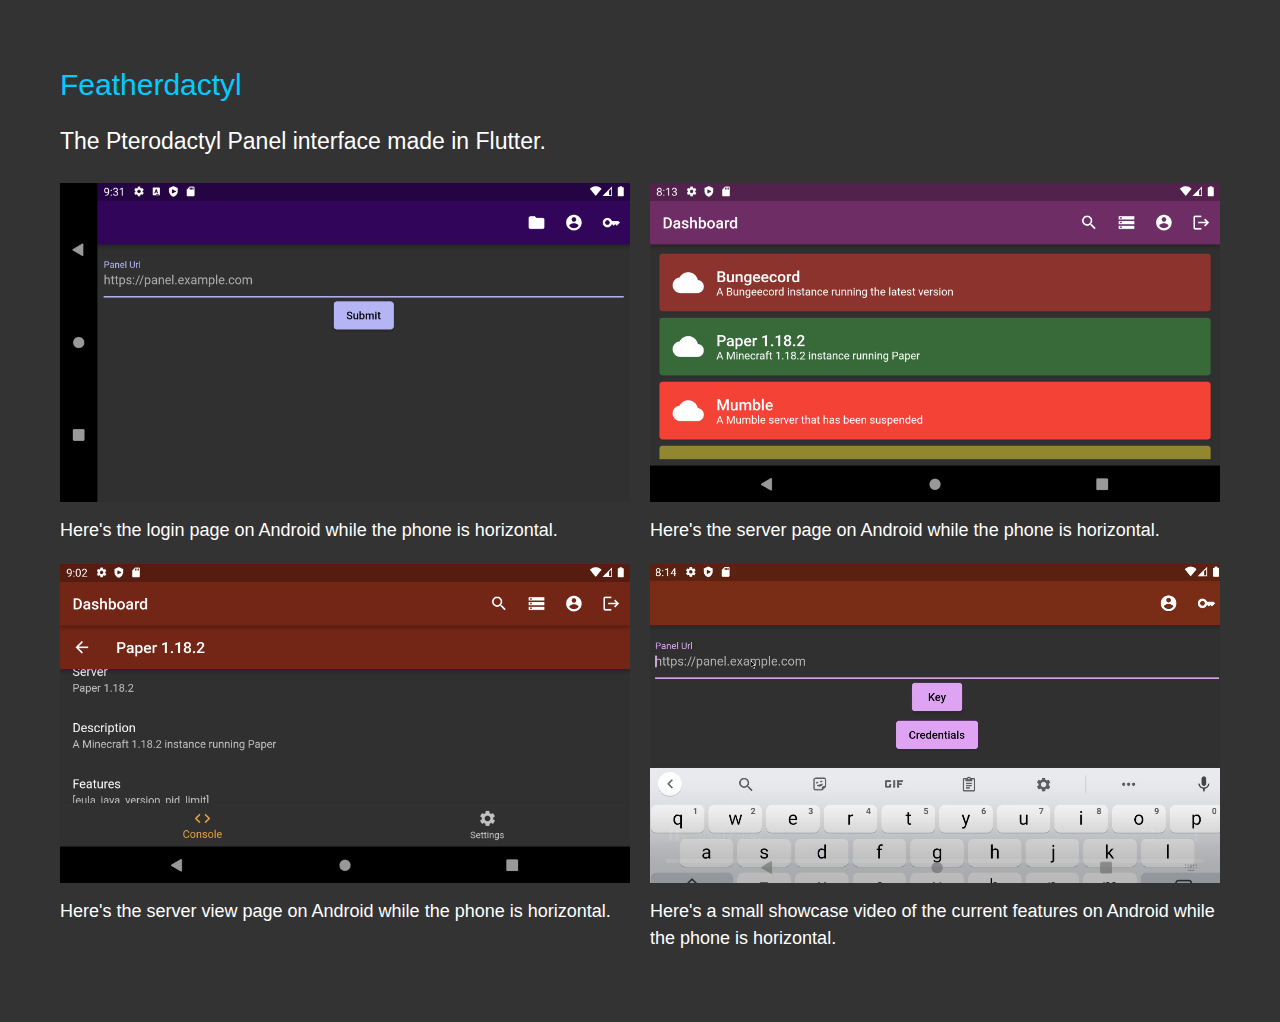
==== index.html @ c03fa482 "Merge pull request #1 from yesBad/main" ====
<!DOCTYPE html>
<html lang="en">

<head>
	<meta charset="UTF-8">
	<meta http-equiv="X-UA-Compatible" content="IE=edge">
	<meta name="viewport" content="width=device-width, initial-scale=1.0">
	<title>Featherdactyl</title>
	<link rel="stylesheet" href="css/style.css">
	<script src='https://storage.ko-fi.com/cdn/scripts/overlay-widget.js'></script>
</head>

<body>
	<div class="wrapper">
		<div class="items">
			<div class="itemscontainer">
				<h1 class="itemstitle"><a href="https://featherdactyl.com">Featherdactyl</a></h1>
				<h2 class="itemstitle">The Pterodactyl Panel interface made in Flutter.</h2>
				<script>
					kofiWidgetOverlay.draw('tekexplorer', {
					  'type': 'floating-chat',
					  'floating-chat.donateButton.text': 'Support me',
					  'floating-chat.donateButton.background-color': '#00b9fe',
					  'floating-chat.donateButton.text-color': '#fff'
					});
				</script>
				<div class="itemsbody">

					<div class="item">
						<div class="itembad">
							<img src="./assets/login.png" class="imgitem">
						</div>
						<div class="itemtext">Here's the login page on Android while the phone is horizontal.</div>
					</div>
					<div class="item">
						<div class="itembad">
							<img src="./assets/serverlist.png" class="imgitem">
						</div>
						<div class="itemtext">Here's the server page on Android while the phone is horizontal.</div>
					</div>
					<div class="item">
						<div class="itembad">
							<img src="./assets/serverview.png" class="imgitem">
						</div>
						<div class="itemtext">Here's the server view page on Android while the phone is horizontal.</div>
					</div>
					<div class="item">
						<div class="itembad">
							<video autoplay loop muted class="videoitem" controls>
							<source src="./assets/showcase.mp4" type="video/mp4">
							</video>
						</div>
						<div class="itemtext">Here's a small showcase video of the current features on Android while the phone is horizontal.</div>
					</div>

				</div>
			</div>
		</div>
	</div>
</body>

</html>
---- css/style.css ----
*,
*::before,
*::after {
	padding: 0;
	margin: 0;
	border: 0;
	box-sizing: border-box;
}
a {
	text-decoration: none;
	color: rgb(0, 204, 255)
}
a:hover {
	color:rgb(0, 165, 206)
}
ul,
ol,
li {
	list-style: none;
}
img {
	vertical-align: top;
}
h1,
h2,
h3,
h4,
h5,
h6 {
	font-weight: inherit;
	font-size: inherit;
}
html,
body {
	height: 100%;
	line-height: 1;
	font-size: 14px;
	background-color: rgb(51, 51, 51);
	color: rgb(255, 255, 255);
	font-family: Arial, "Helvetica Neue", Helvetica, sans-serif;
}
h1 {
	font-size: 30px;
	margin: 0px 0px 30px 0px;
}
h2 {
	font-size: 23px;
	margin: 0px 0px 30px 0px;
}
.wrapper {
	min-height: 100vh;
	display: flex;
	flex-direction: column;	 
}
.items {
	padding: 50px 0;
}
.itemscontainer {
	max-width: 1200px;
	margin: 0 auto;
	padding: 20px;
}
.itemsbody {
	display: grid;
	grid-template-columns: repeat(auto-fit, minmax(400px, 1fr));
	gap: 20px;
}
.itembad {
	position: relative;
	margin: 0 0 15px 0;
	/*aspect-ratio: 16 / 9;*/
	padding: 0px 0px 56% 0px;
}
.itembad video {
	position: absolute;
	top: 0;
	left: 0;
	width: 100%;
	height: 100%;
	object-fit: cover;
}
.itembad img {
	position: absolute;
	top: 0;
	left: 0;
	width: 100%;
	height: 100%;
	object-fit: cover;
}
.itemtext {
	font-size: 18px;
	line-height: 150%;
}
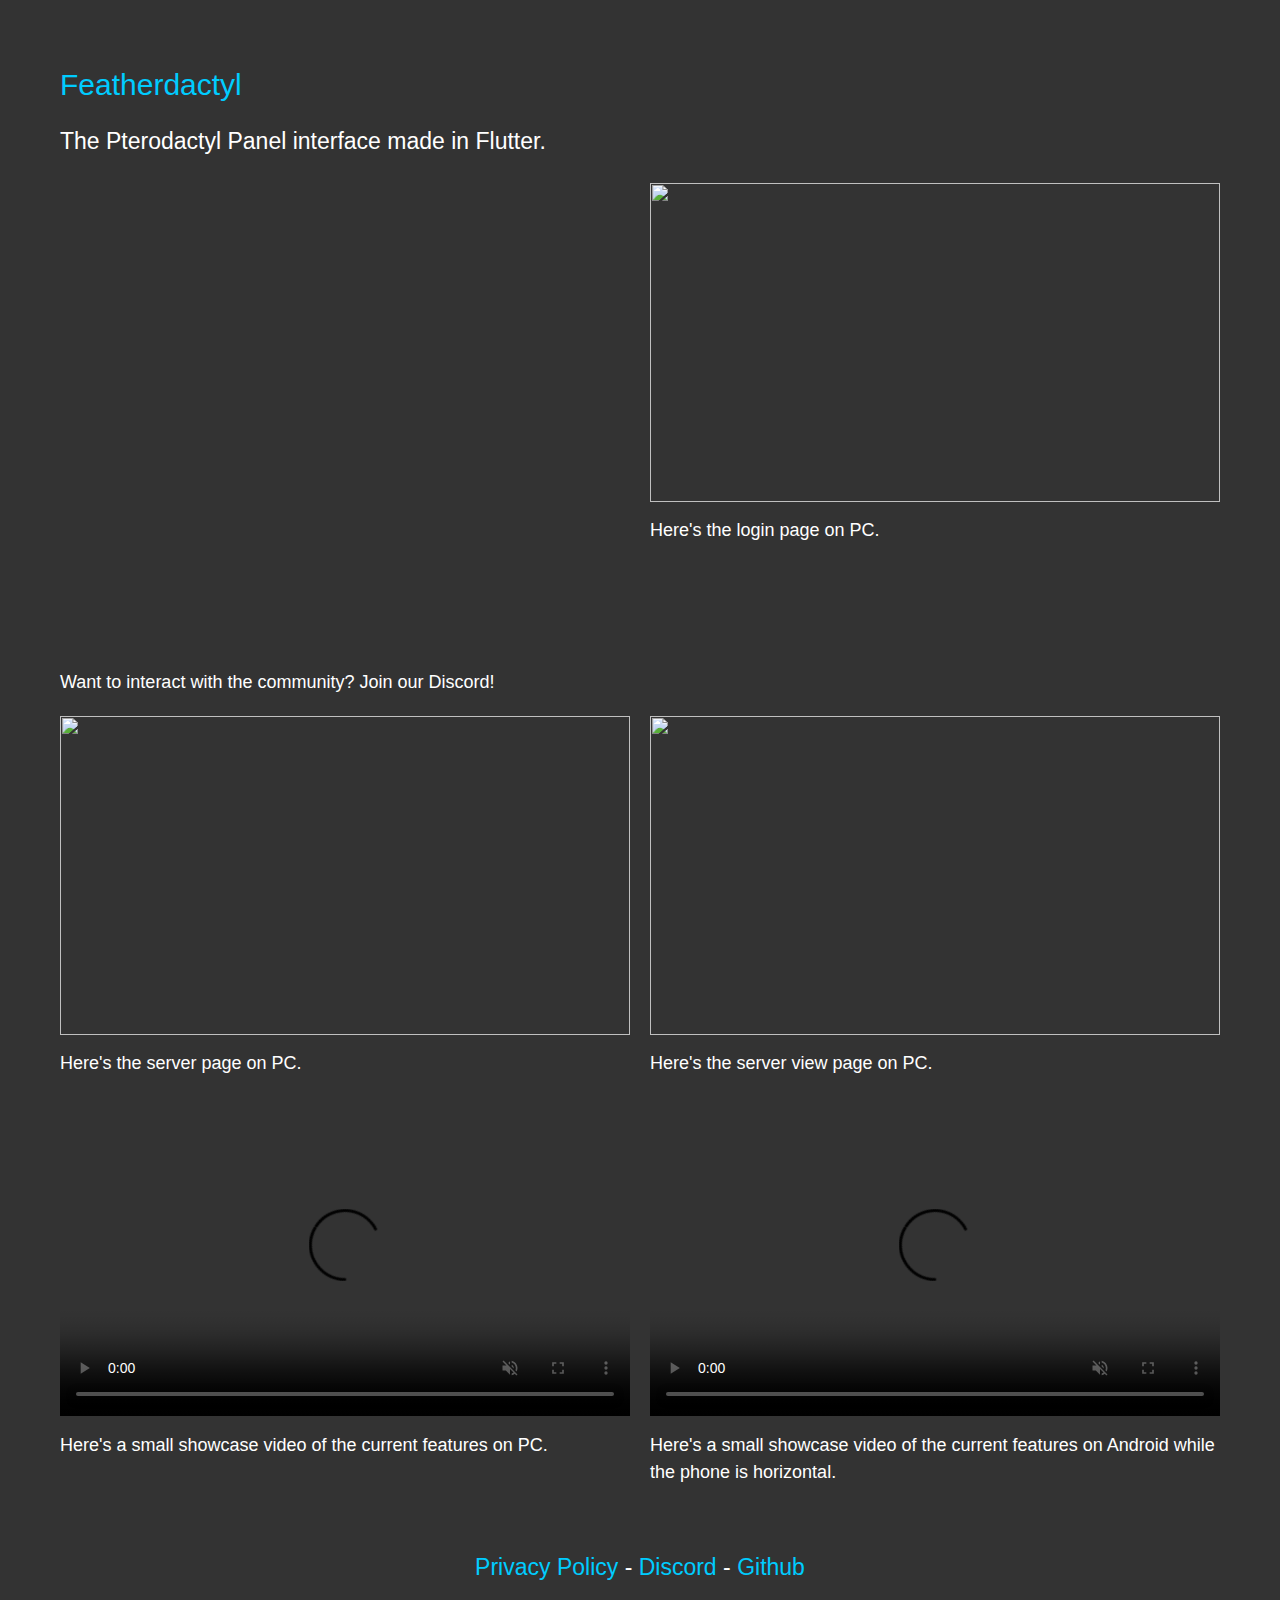
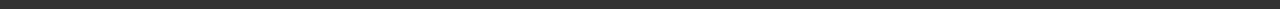
==== commit 4f3d8f96: "Merge pull request #13 from yesBad/main" ====
--- a/index.html
+++ b/index.html
@@ -4,6 +4,11 @@
 <head>
 	<meta charset="UTF-8">
 	<meta http-equiv="X-UA-Compatible" content="IE=edge">
+	<meta name="theme-color" content="#ffffff">
+	<meta name="description" content="Pterodactyl UI made with Flutter">
+	<meta property="og:url" content="https://featherdactyl.com/">
+	<meta name="author" content="Bad">
+	<link rel="shortcut icon" href="./assets/favicon.png">
 	<meta name="viewport" content="width=device-width, initial-scale=1.0">
 	<title>Featherdactyl</title>
 	<link rel="stylesheet" href="css/style.css">
@@ -18,44 +23,60 @@
 				<h2 class="itemstitle">The Pterodactyl Panel interface made in Flutter.</h2>
 				<script>
 					kofiWidgetOverlay.draw('tekexplorer', {
-					  'type': 'floating-chat',
-					  'floating-chat.donateButton.text': 'Support me',
-					  'floating-chat.donateButton.background-color': '#00b9fe',
-					  'floating-chat.donateButton.text-color': '#fff'
+						'type': 'floating-chat',
+						'floating-chat.donateButton.text': 'Support me',
+						'floating-chat.donateButton.background-color': '#00b9fe',
+						'floating-chat.donateButton.text-color': '#fff'
 					});
 				</script>
 				<div class="itemsbody">
-
 					<div class="item">
 						<div class="itembad">
-							<img src="./assets/login.png" class="imgitem">
+							<iframe src="https://canary.discord.com/widget?id=963858675313807360&theme=dark"
+								allowtransparency="true" frameborder="0"
+								sandbox="allow-popups allow-popups-to-escape-sandbox allow-same-origin allow-scripts"></iframe>
 						</div>
-						<div class="itemtext">Here's the login page on Android while the phone is horizontal.</div>
+						<div class="itemtext">Want to interact with the community? Join our Discord!</div>
 					</div>
 					<div class="item">
 						<div class="itembad">
-							<img src="./assets/serverlist.png" class="imgitem">
+							<img src="./assets/pclogin.png" class="imgitem">
 						</div>
-						<div class="itemtext">Here's the server page on Android while the phone is horizontal.</div>
+						<div class="itemtext">Here's the login page on PC.</div>
 					</div>
 					<div class="item">
 						<div class="itembad">
-							<img src="./assets/serverview.png" class="imgitem">
+							<img src="./assets/pcservers.png" class="imgitem">
 						</div>
-						<div class="itemtext">Here's the server view page on Android while the phone is horizontal.</div>
+						<div class="itemtext">Here's the server page on PC.</div>
+					</div>
+					<div class="item">
+						<div class="itembad">
+							<img src="./assets/pcserverview.png" class="imgitem">
+						</div>
+						<div class="itemtext">Here's the server view page on PC.</div>
 					</div>
 					<div class="item">
 						<div class="itembad">
 							<video autoplay loop muted class="videoitem" controls>
-							<source src="./assets/showcase.mp4" type="video/mp4">
+								<source src="./assets/pc.mp4" type="video/mp4">
 							</video>
 						</div>
-						<div class="itemtext">Here's a small showcase video of the current features on Android while the phone is horizontal.</div>
+						<div class="itemtext">Here's a small showcase video of the current features on PC.</div>
 					</div>
-
+					<div class="item">
+						<div class="itembad">
+							<video autoplay loop muted class="videoitem" controls>
+								<source src="./assets/mobile.mp4" type="video/mp4">
+							</video>
+						</div>
+						<div class="itemtext">Here's a small showcase video of the current features on Android while the
+							phone is horizontal.</div>
+					</div>
 				</div>
 			</div>
 		</div>
+		<center><h2 class="itemstitle"><a href="./privacy.html">Privacy Policy</a> - <a href="https://discord.gg/6D3Z3hGGHg">Discord</a> - <a href="https://github.com/TekExplorer/featherdactyl.com">Github</a></h2></center>
 	</div>
 </body>
 
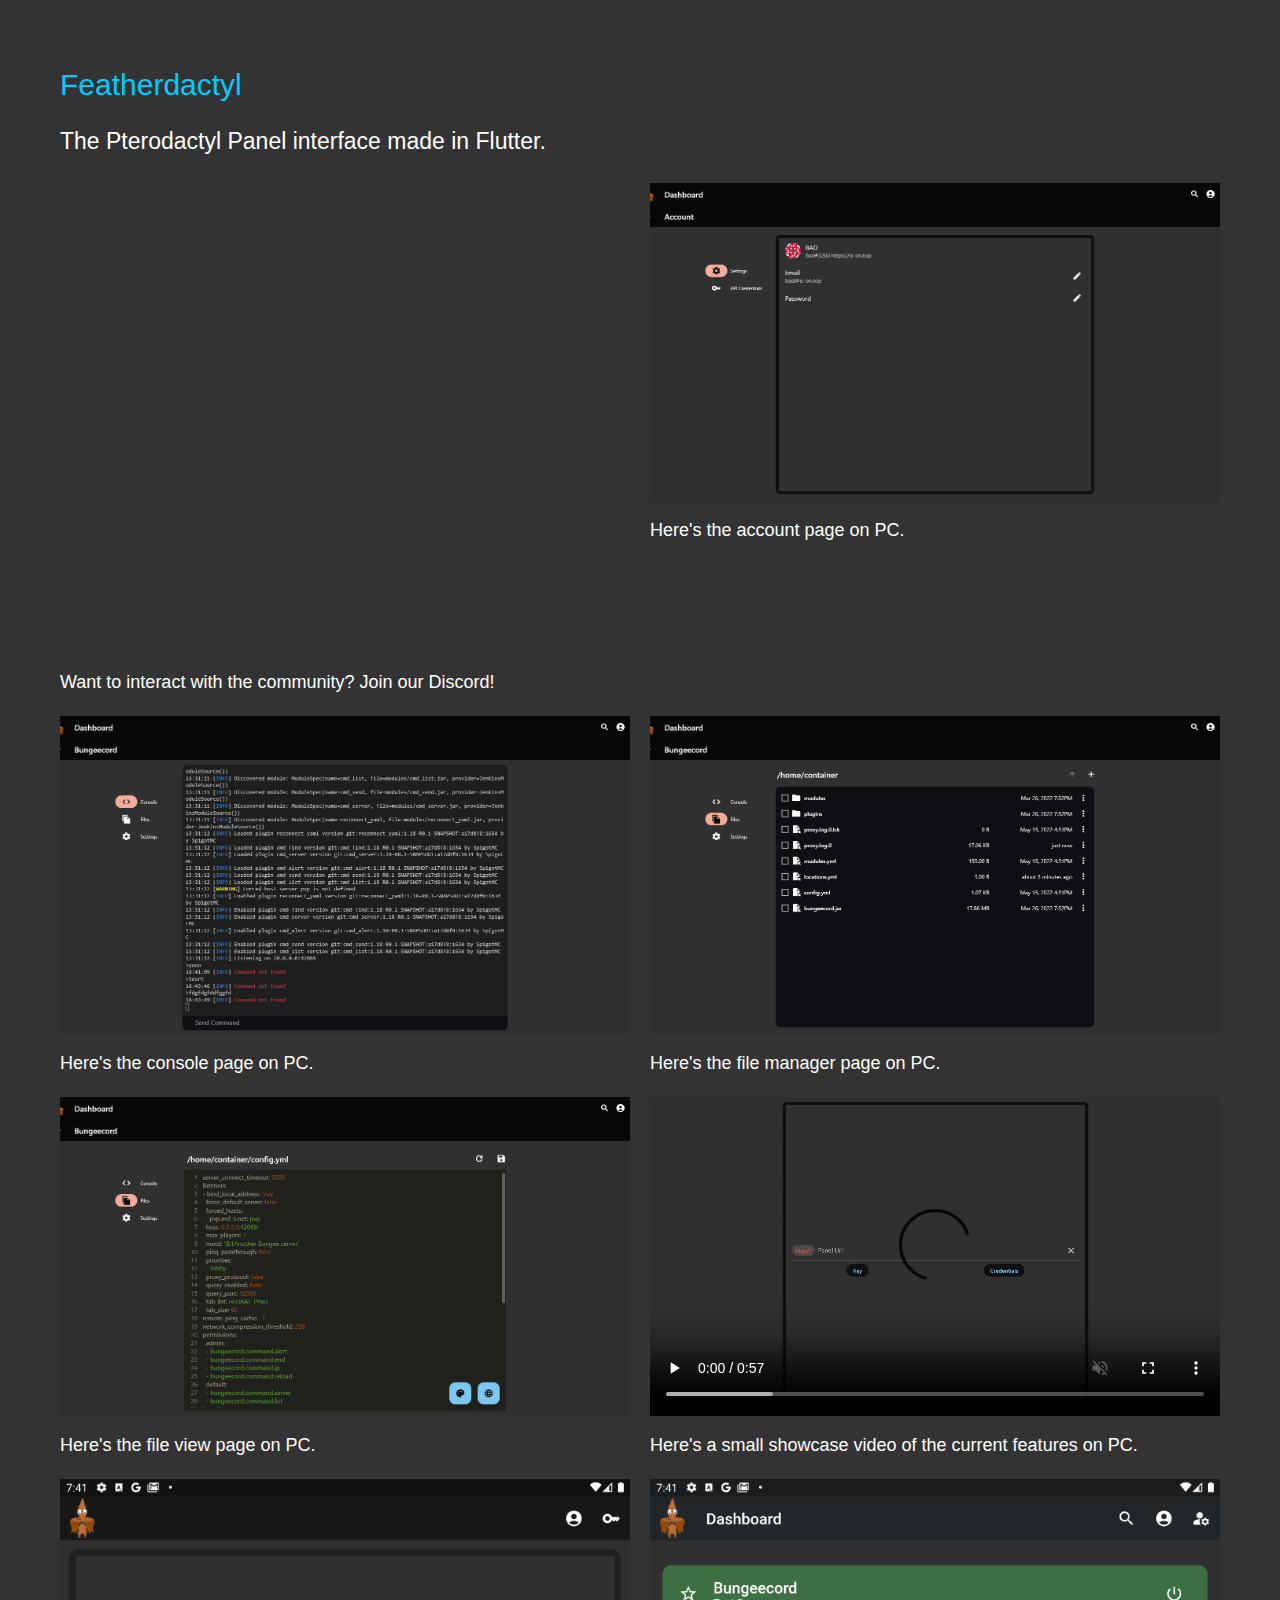
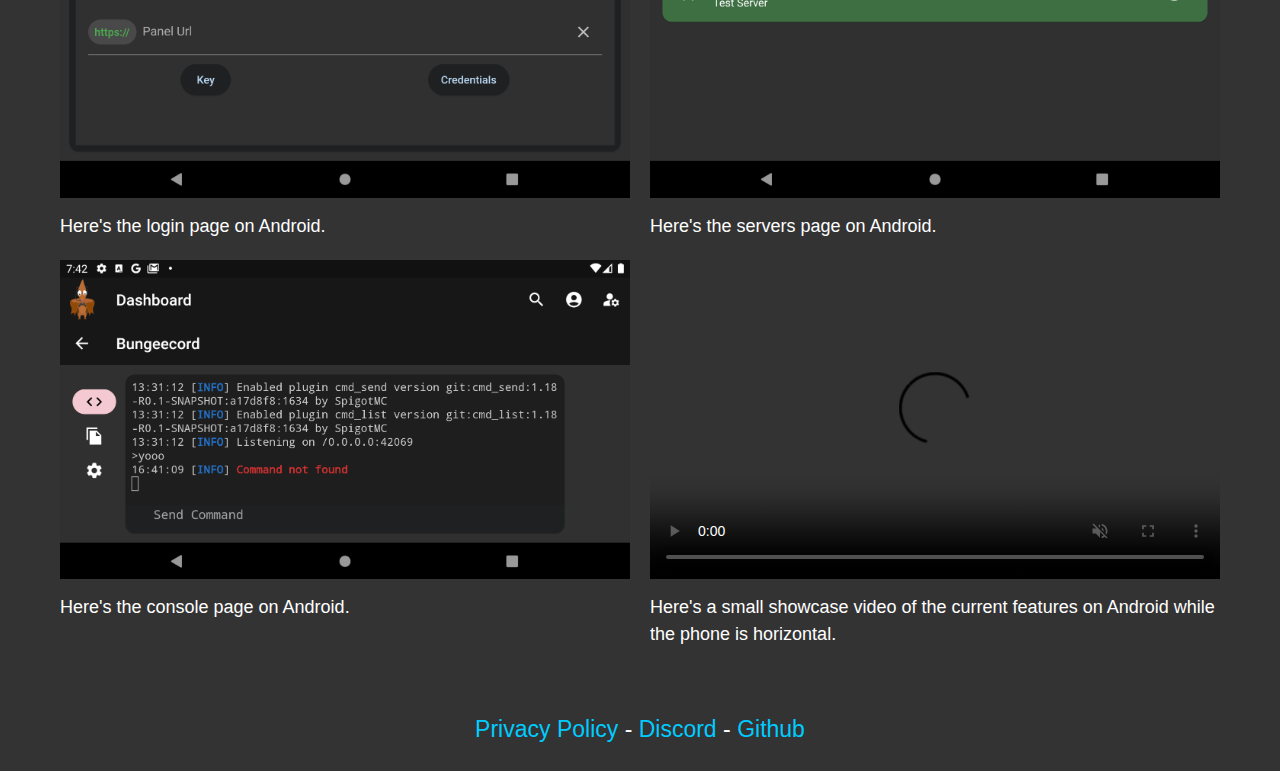
==== commit ba14a2e2: "Merge pull request #15 from yesBad/main" ====
--- a/index.html
+++ b/index.html
@@ -40,21 +40,27 @@
 					</div>
 					<div class="item">
 						<div class="itembad">
-							<img src="./assets/pclogin.png" class="imgitem">
+							<img src="./assets/pc_account.png" class="imgitem">
 						</div>
-						<div class="itemtext">Here's the login page on PC.</div>
+						<div class="itemtext">Here's the account page on PC.</div>
 					</div>
 					<div class="item">
 						<div class="itembad">
-							<img src="./assets/pcservers.png" class="imgitem">
+							<img src="./assets/pc_console.png" class="imgitem">
 						</div>
-						<div class="itemtext">Here's the server page on PC.</div>
+						<div class="itemtext">Here's the console page on PC.</div>
 					</div>
 					<div class="item">
 						<div class="itembad">
-							<img src="./assets/pcserverview.png" class="imgitem">
+							<img src="./assets/pc_files.png" class="imgitem">
 						</div>
-						<div class="itemtext">Here's the server view page on PC.</div>
+						<div class="itemtext">Here's the file manager page on PC.</div>
+					</div>
+					<div class="item">
+						<div class="itembad">
+							<img src="./assets/pc_fileview.png" class="imgitem">
+						</div>
+						<div class="itemtext">Here's the file view page on PC.</div>
 					</div>
 					<div class="item">
 						<div class="itembad">
@@ -66,8 +72,26 @@
 					</div>
 					<div class="item">
 						<div class="itembad">
+							<img src="./assets/a_login.png" class="imgitem">
+						</div>
+						<div class="itemtext">Here's the login page on Android.</div>
+					</div>
+					<div class="item">
+						<div class="itembad">
+							<img src="./assets/a_servers.png" class="imgitem">
+						</div>
+						<div class="itemtext">Here's the servers page on Android.</div>
+					</div>
+					<div class="item">
+						<div class="itembad">
+							<img src="./assets/a_console.png" class="imgitem">
+						</div>
+						<div class="itemtext">Here's the console page on Android.</div>
+					</div>
+					<div class="item">
+						<div class="itembad">
 							<video autoplay loop muted class="videoitem" controls>
-								<source src="./assets/mobile.mp4" type="video/mp4">
+								<source src="./assets/android.mp4" type="video/mp4">
 							</video>
 						</div>
 						<div class="itemtext">Here's a small showcase video of the current features on Android while the
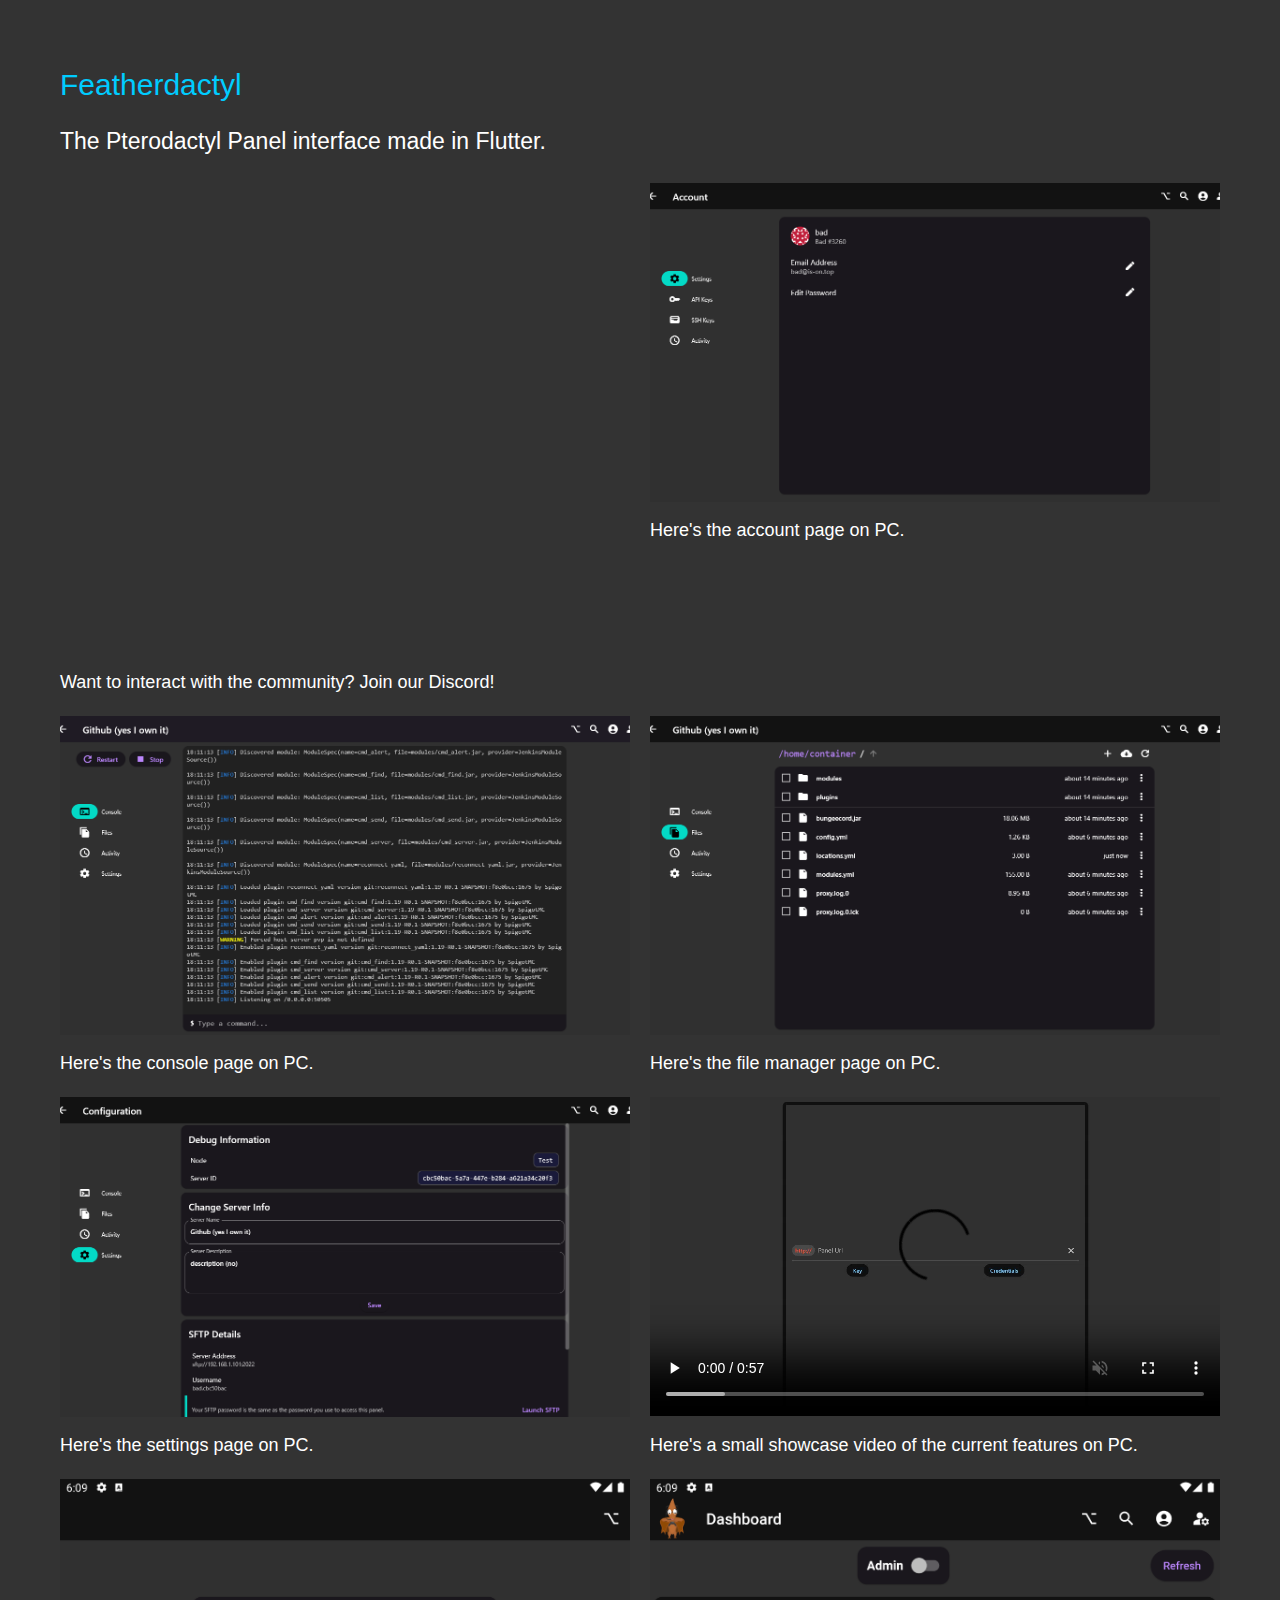
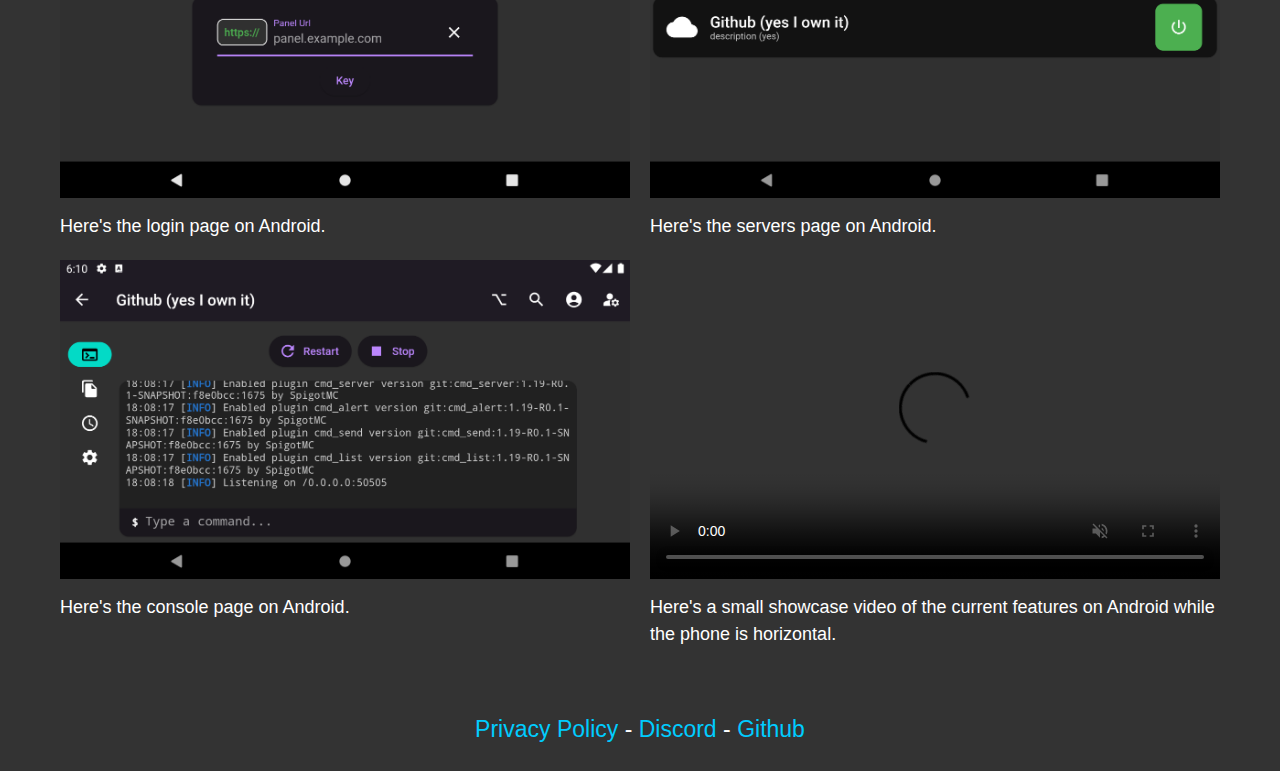
==== commit 09bfd54a: "Updated Images & Videos" ====
--- a/index.html
+++ b/index.html
@@ -58,9 +58,9 @@
 					</div>
 					<div class="item">
 						<div class="itembad">
-							<img src="./assets/pc_fileview.png" class="imgitem">
+							<img src="./assets/pc_settings.png" class="imgitem">
 						</div>
-						<div class="itemtext">Here's the file view page on PC.</div>
+						<div class="itemtext">Here's the settings page on PC.</div>
 					</div>
 					<div class="item">
 						<div class="itembad">
